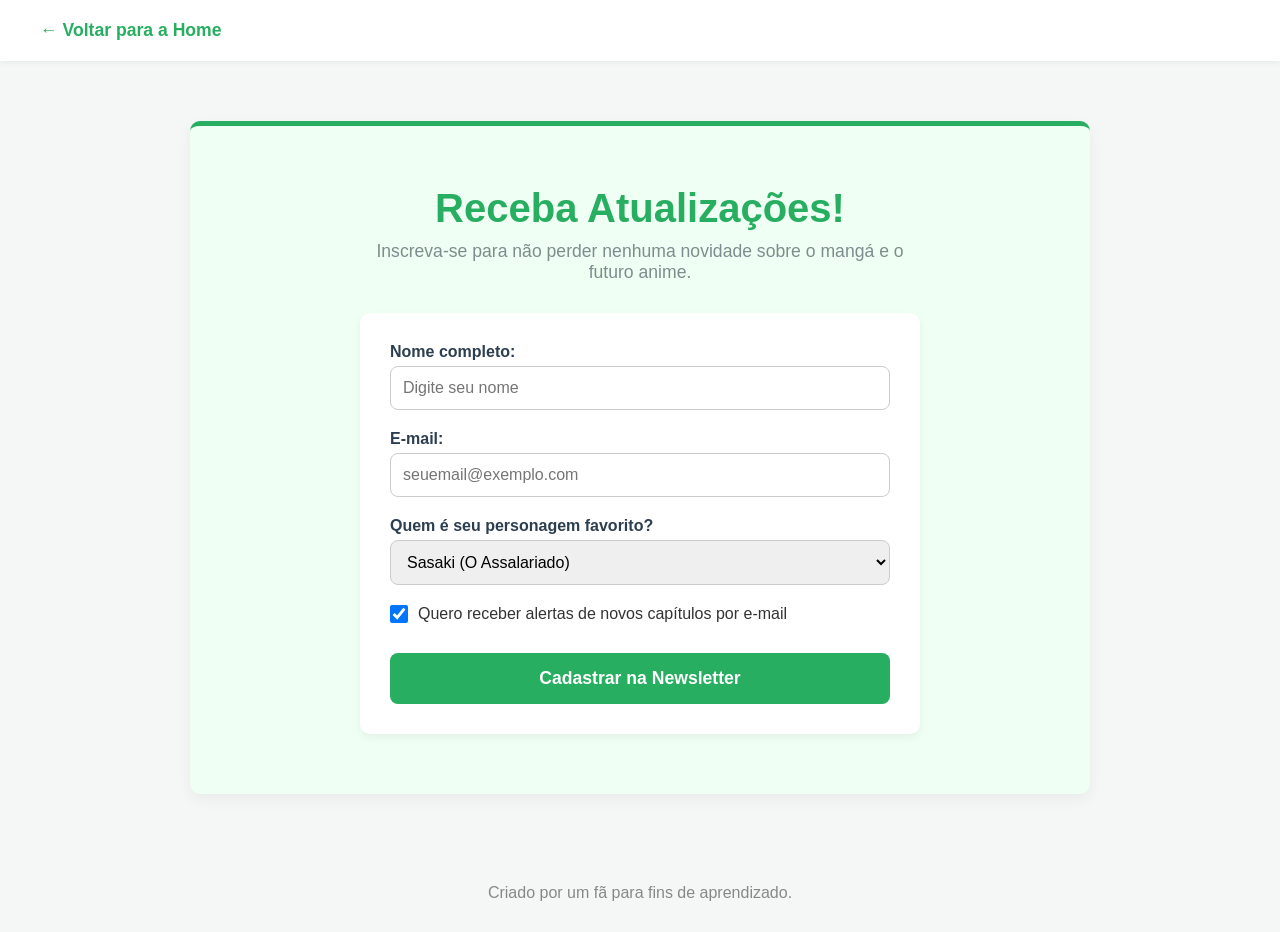
==== cadastro.html @ 699d932f "Entrega Final" ====
<!DOCTYPE html>
<html lang="pt-br">
<head>
    <meta charset="UTF-8">
    <meta name="viewport" content="width=device-width, initial-scale=1.0">
    <title>Cadastro - Super no Ura</title>
    <link rel="stylesheet" href="style.css">
</head>
<body>
    <nav class="back-nav">
        <a href="index.html">&larr; Voltar para a Home</a>
    </nav>

    <!-- Usamos a estrutura base da character-page para manter o padrão visual verde -->
    <main class="character-page" style="display: block;">
        <div class="form-container">
            <h1>Receba Atualizações!</h1>
            <p class="subtitle">Inscreva-se para não perder nenhuma novidade sobre o mangá e o futuro anime.</p>
            
            <!-- action="#" indica que o form não vai pra nenhum lugar ainda (apenas esqueleto) -->
            <form action="#" method="POST" class="newsletter-form">
                
                <div class="form-group">
                    <label for="nome">Nome completo:</label>
                    <input type="text" id="nome" name="nome" placeholder="Digite seu nome" required>
                </div>
                
                <div class="form-group">
                    <label for="email">E-mail:</label>
                    <input type="email" id="email" name="email" placeholder="seuemail@exemplo.com" required>
                </div>

                <div class="form-group">
                    <label for="personagem">Quem é seu personagem favorito?</label>
                    <select id="personagem" name="personagem">
                        <option value="sasaki">Sasaki (O Assalariado)</option>
                        <option value="yamada">Yamada (A Caixa)</option>
                        <option value="tayama">Tayama (A Fumante)</option>
                        <option value="outro">Outro</option>
                    </select>
                </div>

                <div class="form-group checkbox-group">
                    <input type="checkbox" id="notificacoes" name="notificacoes" checked>
                    <label for="notificacoes">Quero receber alertas de novos capítulos por e-mail</label>
                </div>
                
                <!-- O botão apenas recarrega a página por enquanto -->
                <button type="submit" class="btn-submit">Cadastrar na Newsletter</button>
            </form>
        </div>
    </main>

    <footer>
        <p>Criado por um fã para fins de aprendizado.</p>
    </footer>
</body>
</html>
---- style.css ----
/* RESET BÁSICO */
* {
    margin: 0;
    padding: 0;
    box-sizing: border-box;
    font-family: 'Segoe UI', Tahoma, Geneva, Verdana, sans-serif;
}

/* PALETA PADRÃO: YAMADA (Verde supermercado para todo o site por padrão) */
body {
    background-color: #f4f7f6;
    color: #333;
    transition: background-color 0.4s, color 0.4s;
}

/* HERO SECTION (HOME) */
.hero {
    background-color: #2c3e50;
    color: #ecf0f1;
    text-align: center;
    padding: 80px 20px;
    border-bottom: 5px solid #27ae60; /* Destaque verde Yamada */
}

.hero h1 {
    font-size: 2.5rem;
    margin-bottom: 10px;
    color: #27ae60;
}

.hero h2 {
    font-size: 1.2rem;
    font-weight: 300;
    margin-bottom: 20px;
    color: #bdc3c7;
}

/* CHARACTERS SECTION (HOME) */
.characters-section {
    max-width: 1000px;
    margin: 60px auto;
    text-align: center;
    padding: 0 20px;
}

.characters-section h2 {
    font-size: 2rem;
    color: #27ae60;
    margin-bottom: 10px;
}

.characters-section p {
    color: #7f8c8d;
}

/* =========================================
   NOVO GRID DE REPARTIÇÕES (HOME)
   ========================================= */
.character-grid {
    display: flex;
    justify-content: center;
    gap: 50px;
    margin-top: 40px;
    flex-wrap: wrap;
}

.character-link {
    text-decoration: none;
    color: inherit;
    display: flex;
    flex-direction: column;
    align-items: center;
    transition: transform 0.3s;
}

.character-link:hover {
    transform: translateY(-10px); /* Leve animação para cima ao passar o mouse */
}

.character-link h3 {
    margin-top: 15px;
    font-size: 1.8rem;
    color: #2c3e50;
    transition: color 0.3s;
}

.character-link:hover h3 {
    color: #27ae60; /* Muda pro verde ao passar o mouse */
}

.character-image-box {
    width: 300px;
    height: 300px; /* Formato quadrado, proporção 1:1 */
    border-radius: 15px;
    overflow: hidden;
    box-shadow: 0 8px 25px rgba(0,0,0,0.15);
    background-color: #e0e0e0;
}

.responsive-img {
    width: 100%;
    height: 100%;
    object-fit: cover; /* Faz a imagem cobrir toda a área sem distorcer */
    display: block;
}


/* =========================================
   NAV E PÁGINAS DE PERSONAGENS (PADRÃO CLARO)
   ========================================= */
.back-nav {
    display: flex;
    justify-content: space-between;
    align-items: center;
    padding: 20px 40px;
    background: #fff;
    box-shadow: 0 2px 5px rgba(0,0,0,0.05);
    transition: background-color 0.4s, box-shadow 0.4s;
}

.back-nav a {
    text-decoration: none;
    color: #27ae60;
    font-weight: bold;
    font-size: 1.1rem;
}

.back-nav a:hover {
    text-decoration: underline;
}

/* A paleta Yamada é o padrão para Sasaki e Home */
.character-page {
    max-width: 900px;
    margin: 60px auto;
    padding: 40px;
    background-color: #f0fff4; /* Fundo esverdeado clarinho */
    border-radius: 10px;
    border-top: 5px solid #27ae60; /* Borda verde */
    box-shadow: 0 5px 15px rgba(0,0,0,0.05);
    transition: background-color 0.4s, box-shadow 0.4s, border-color 0.4s;
    
    display: flex;
    gap: 40px;
    align-items: flex-start;
}

.character-portrait {
    width: 300px;
    border-radius: 10px;
    box-shadow: 0 4px 15px rgba(0,0,0,0.15);
    object-fit: cover;
}

.character-info {
    flex: 1;
}

.character-info h1 {
    font-size: 3rem;
    color: #27ae60;
    transition: color 0.4s;
}

.character-info .subtitle {
    font-size: 1.2rem;
    color: #7f8c8d;
    margin-bottom: 30px;
    font-style: italic;
    transition: color 0.4s;
}

.character-details p {
    line-height: 1.8;
    margin-bottom: 20px;
    font-size: 1.1rem;
    color: #333;
}


/* =========================================
   LÓGICA DA TAYAMA (DARK MODE EXCLUSIVO)
   ========================================= */

.persona-yamada {
    display: flex;
    gap: 40px;
    align-items: flex-start;
    width: 100%;
}

.persona-tayama {
    display: none; 
}

/* QUANDO O BOTÃO É CLICADO E O BODY GANHA '.tayama-mode' */
body.tayama-mode {
    background-color: #121212;
    color: #e0e0e0;
}

body.tayama-mode .back-nav {
    background: #1e1e1e;
    box-shadow: 0 2px 5px rgba(0,0,0,0.8);
}

body.tayama-mode .back-nav a {
    color: #ff4d4d; /* Vermelho cereja (cigarro/neon) */
}

body.tayama-mode .character-page {
    background-color: #1a1a1a;
    border-top: 5px solid #ff4d4d; /* Muda a borda para vermelho */
    box-shadow: 0 5px 25px rgba(0,0,0,0.9);
}

body.tayama-mode .character-info h1 {
    color: #ff4d4d; 
}

body.tayama-mode .character-info .subtitle {
    color: #888; 
}

body.tayama-mode .character-details p {
    color: #e0e0e0;
}

/* Troca as personas da Yamada -> Tayama */
body.tayama-mode .persona-yamada {
    display: none;
}

body.tayama-mode .persona-tayama {
    display: flex;
    gap: 40px;
    align-items: flex-start;
    width: 100%;
}

/* BOTÃO DE TROCA DA YAMADA */
#toggle-persona {
    background-color: #2c3e50;
    color: #fff;
    border: none;
    padding: 10px 20px;
    border-radius: 20px;
    cursor: pointer;
    font-weight: bold;
    transition: background 0.3s, color 0.3s;
}

#toggle-persona:hover {
    background-color: #1a252f;
}

body.tayama-mode #toggle-persona {
    background-color: #ff4d4d; 
    color: #fff;
}

body.tayama-mode #toggle-persona:hover {
    background-color: #cc0000;
}

/* RESPONSIVIDADE P/ CELULARES */
@media (max-width: 768px) {
    .character-page, .persona-yamada, .persona-tayama {
        flex-direction: column;
        align-items: center;
        text-align: center;
    }
    .character-portrait, .character-image-box {
        width: 100%;
        max-width: 300px;
    }
}

/* FOOTER */
footer {
    text-align: center;
    padding: 30px;
    color: #888;
    margin-top: 50px;
}

/* =========================================
   FORMULÁRIO DE CADASTRO (NEWSLETTER)
   ========================================= */
.form-container {
    width: 100%;
    max-width: 600px;
    margin: 0 auto;
    padding: 20px;
}

.form-container h1 {
    color: #27ae60;
    margin-bottom: 10px;
    text-align: center;
    font-size: 2.5rem;
}

.form-container .subtitle {
    text-align: center;
    color: #7f8c8d;
    margin-bottom: 30px;
    font-size: 1.1rem;
}

.newsletter-form {
    display: flex;
    flex-direction: column;
    gap: 20px;
    background: #fff;
    padding: 30px;
    border-radius: 10px;
    box-shadow: 0 4px 10px rgba(0,0,0,0.05);
}

.form-group {
    display: flex;
    flex-direction: column;
    gap: 5px;
}

.form-group label {
    font-weight: bold;
    color: #2c3e50;
}

.form-group input[type="text"],
.form-group input[type="email"],
.form-group select {
    padding: 12px;
    border: 1px solid #ccc;
    border-radius: 8px;
    font-size: 1rem;
    transition: border-color 0.3s;
    font-family: inherit;
}

.form-group input[type="text"]:focus,
.form-group input[type="email"]:focus,
.form-group select:focus {
    border-color: #27ae60;
    outline: none;
}

.checkbox-group {
    flex-direction: row;
    align-items: center;
    gap: 10px;
}

.checkbox-group label {
    font-weight: normal;
    color: #333;
    cursor: pointer;
}

.checkbox-group input {
    cursor: pointer;
    width: 18px;
    height: 18px;
}

.btn-submit {
    background-color: #27ae60;
    color: white;
    padding: 15px;
    border: none;
    border-radius: 8px;
    font-size: 1.1rem;
    font-weight: bold;
    cursor: pointer;
    transition: background-color 0.3s, transform 0.2s;
    margin-top: 10px;
}

.btn-submit:hover {
    background-color: #219150;
    transform: translateY(-2px);
}
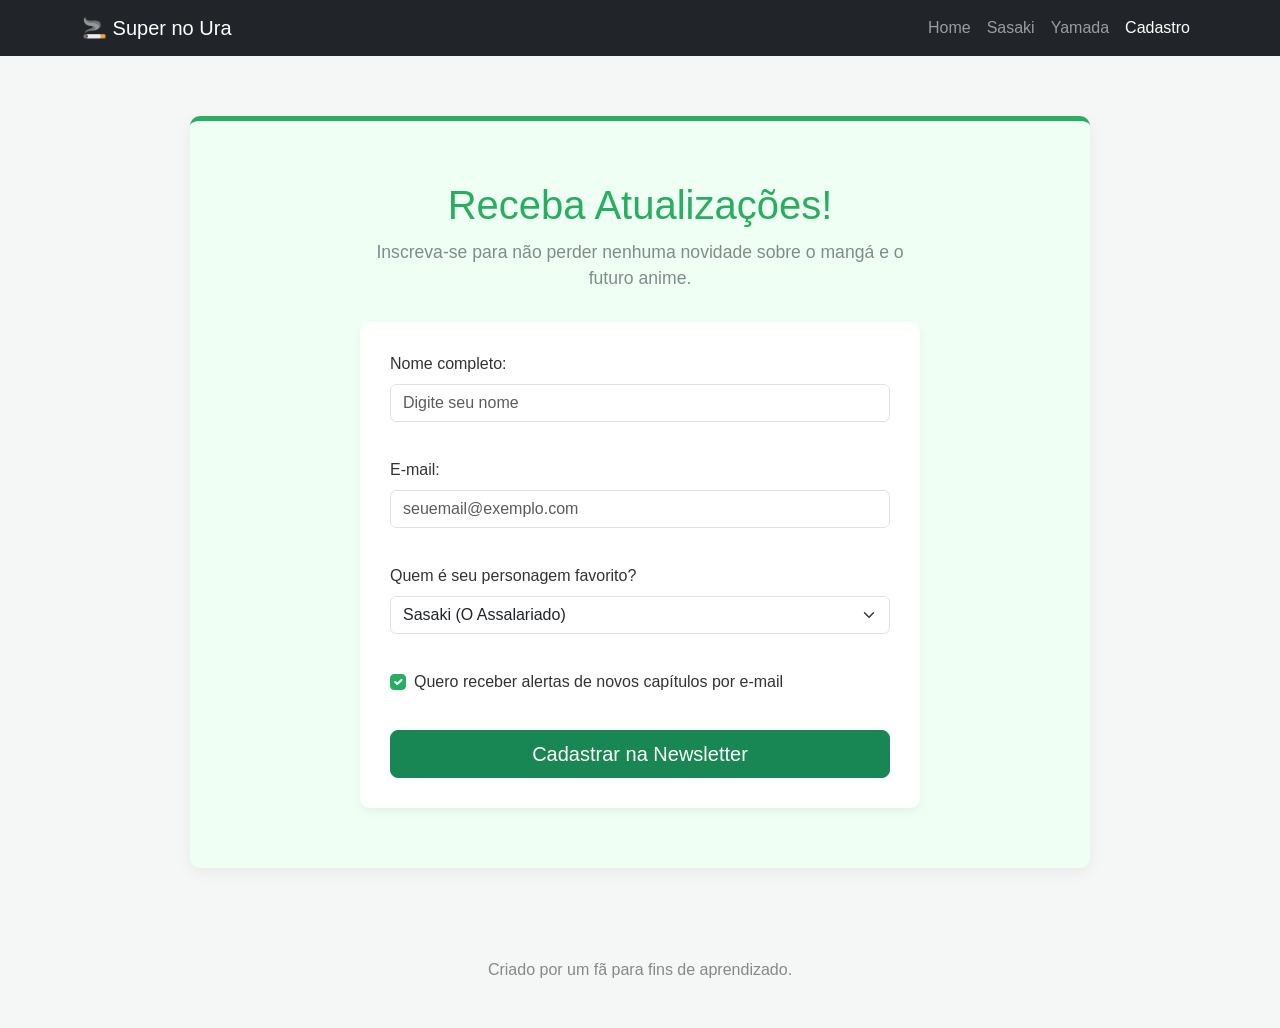
==== commit dd95d86e: "site Super no Ura - paginas dos personagens, home, cadastro e estilos" ====
--- a/cadastro.html
+++ b/cadastro.html
@@ -1,59 +1,110 @@
-<!DOCTYPE html>
-<html lang="pt-br">
-<head>
-    <meta charset="UTF-8">
-    <meta name="viewport" content="width=device-width, initial-scale=1.0">
-    <title>Cadastro - Super no Ura</title>
-    <link rel="stylesheet" href="style.css">
+<!DOCTYPE html> <!-- isso aqui diz que é HTML5 -->
+<html lang="pt-br"> <!-- começa o HTML em português brasileiro -->
+<head> <!-- head - parte invisível da página, tipo as configs -->
+    <meta charset="UTF-8"> <!-- pra aceitar acentos, ç e caracteres especiais -->
+    <meta name="viewport" content="width=device-width, initial-scale=1.0"> <!-- faz o site funcionar certinho no celular também -->
+    <title>Cadastro - Super no Ura</title> <!-- o nome que fica lá em cima na aba do navegador -->
+    <!-- puxando o CSS do Bootstrap pelo CDN -->
+    <link href="https://cdn.jsdelivr.net/npm/bootstrap@5.3.3/dist/css/bootstrap.min.css" rel="stylesheet">
+    <link rel="stylesheet" href="style.css"> <!-- nosso CSS com o visual próprio -->
 </head>
-<body>
-    <nav class="back-nav">
-        <a href="index.html">&larr; Voltar para a Home</a>
+<body> <!-- body - tudo que aparece na tela começa aqui -->
+
+    <!-- navbar do topo -->
+    <nav class="navbar navbar-expand-lg navbar-dark bg-dark"> <!-- barra escura que fica expandida em telas grandes -->
+        <div class="container"> <!-- centraliza o conteúdo dentro da navbar -->
+            <a class="navbar-brand" href="index.html">🚬 Super no Ura</a> <!-- logo / link que volta pra home -->
+            <!-- menuzinho hambúrguer que só dá as caras no mobile -->
+            <button class="navbar-toggler" type="button" data-bs-toggle="collapse" data-bs-target="#navbarNav" aria-controls="navbarNav" aria-expanded="false" aria-label="Abrir navegação">
+                <span class="navbar-toggler-icon"></span> <!-- ícone clássico das 3 listras (☰) -->
+            </button>
+            <div class="collapse navbar-collapse" id="navbarNav"> <!-- parte do menu que fecha no celular -->
+                <ul class="navbar-nav ms-auto"> <!-- links do menu jogados pra direita com ms-auto -->
+                    <li class="nav-item">
+                        <a class="nav-link" href="index.html">Home</a> <!-- link pra home -->
+                    </li>
+                    <li class="nav-item">
+                        <a class="nav-link" href="sasaki.html">Sasaki</a> <!-- página do Sasaki -->
+                    </li>
+                    <li class="nav-item">
+                        <a class="nav-link" href="yamada.html">Yamada</a> <!-- página da Yamada -->
+                    </li>
+                    <li class="nav-item">
+                        <a class="nav-link active" aria-current="page" href="cadastro.html">Cadastro</a> <!-- active marca que a gente tá nessa página agora -->
+                    </li>
+                </ul>
+            </div>
+        </div>
     </nav>
 
-    <!-- Usamos a estrutura base da character-page para manter o padrão visual verde -->
-    <main class="character-page" style="display: block;">
-        <div class="form-container">
-            <h1>Receba Atualizações!</h1>
-            <p class="subtitle">Inscreva-se para não perder nenhuma novidade sobre o mangá e o futuro anime.</p>
+    <!-- miolo da página aproveitando o fundo verde das páginas de personagem -->
+    <main class="character-page" style="display: block;"> <!-- display: block sobrescreve o flexbox pra poder fluir o formulário de cima pra baixo -->
+        <div class="form-container"> <!-- caixinha centralizada do formulário -->
+            <h1>Receba Atualizações!</h1> <!-- título principal da página -->
+            <p class="subtitle">Inscreva-se para não perder nenhuma novidade sobre o mangá e o futuro anime.</p> <!-- subtítulo explicando o que é -->
             
-            <!-- action="#" indica que o form não vai pra nenhum lugar ainda (apenas esqueleto) -->
-            <form action="#" method="POST" class="newsletter-form">
+            <!-- alerta de sucesso: nasce escondido (d-none) e o JS faz aparecer quando envia -->
+            <div class="alert alert-success alert-dismissible fade d-none" id="alertSucesso" role="alert"> <!-- alerta verdinho com botão de fechar, nasce invisível -->
+                ✅ <strong>Cadastro realizado com sucesso!</strong> Você receberá as novidades no seu e-mail.
+                <button type="button" class="btn-close" data-bs-dismiss="alert" aria-label="Fechar"></button> <!-- botãozinho X pra fechar o alerta -->
+            </div>
+
+            <!-- formulário com os estilos de input do Bootstrap -->
+            <form action="#" method="POST" class="newsletter-form" id="formNewsletter"> <!-- action="#" é só pra fingir envio, não manda pra nenhum backend -->
                 
-                <div class="form-group">
-                    <label for="nome">Nome completo:</label>
-                    <input type="text" id="nome" name="nome" placeholder="Digite seu nome" required>
+                <!-- campo do nome -->
+                <div class="mb-3"> <!-- mb-3 dá um respiro embaixo de 1rem -->
+                    <label for="nome" class="form-label">Nome completo:</label> <!-- rótulo do campo -->
+                    <input type="text" class="form-control" id="nome" name="nome" placeholder="Digite seu nome" required> <!-- input com estilo do bootstrap e required pra não deixar em branco -->
                 </div>
                 
-                <div class="form-group">
-                    <label for="email">E-mail:</label>
-                    <input type="email" id="email" name="email" placeholder="seuemail@exemplo.com" required>
+                <!-- campo do e-mail -->
+                <div class="mb-3">
+                    <label for="email" class="form-label">E-mail:</label>
+                    <input type="email" class="form-control" id="email" name="email" placeholder="seuemail@exemplo.com" required> <!-- type="email" já valida se tem @ e formato certo -->
                 </div>
 
-                <div class="form-group">
-                    <label for="personagem">Quem é seu personagem favorito?</label>
-                    <select id="personagem" name="personagem">
-                        <option value="sasaki">Sasaki (O Assalariado)</option>
-                        <option value="yamada">Yamada (A Caixa)</option>
-                        <option value="tayama">Tayama (A Fumante)</option>
-                        <option value="outro">Outro</option>
+                <!-- seleção dropdown -->
+                <div class="mb-3">
+                    <label for="personagem" class="form-label">Quem é seu personagem favorito?</label>
+                    <select class="form-select" id="personagem" name="personagem"> <!-- dropdown estilizado pelo bootstrap -->
+                        <option value="sasaki">Sasaki (O Assalariado)</option> <!-- primeira opção -->
+                        <option value="yamada">Yamada (A Caixa)</option> <!-- segunda opção -->
+                        <option value="tayama">Tayama (A Fumante)</option> <!-- terceira opção -->
+                        <option value="outro">Outro</option> <!-- quarta opção -->
                     </select>
                 </div>
 
-                <div class="form-group checkbox-group">
-                    <input type="checkbox" id="notificacoes" name="notificacoes" checked>
-                    <label for="notificacoes">Quero receber alertas de novos capítulos por e-mail</label>
+                <!-- caixinha de marcar (checkbox) -->
+                <div class="form-check mb-3"> <!-- form-check alinha direitinho o checkbox com o texto -->
+                    <input class="form-check-input" type="checkbox" id="notificacoes" name="notificacoes" checked> <!-- checked = já vem marcadinho por padrão -->
+                    <label class="form-check-label" for="notificacoes">Quero receber alertas de novos capítulos por e-mail</label> <!-- texto do lado da caixinha -->
                 </div>
                 
-                <!-- O botão apenas recarrega a página por enquanto -->
-                <button type="submit" class="btn-submit">Cadastrar na Newsletter</button>
+                <!-- botão de submit -->
+                <button type="submit" class="btn btn-success btn-lg w-100">Cadastrar na Newsletter</button> <!-- botão verde grandão (btn-lg) ocupando a largura inteira (w-100) -->
             </form>
         </div>
     </main>
 
+    <!-- rodapé simples -->
     <footer>
         <p>Criado por um fã para fins de aprendizado.</p>
     </footer>
+
+    <!-- JS do Bootstrap pro menu mobile e o fechar do alerta funcionarem -->
+    <script src="https://cdn.jsdelivr.net/npm/bootstrap@5.3.3/dist/js/bootstrap.bundle.min.js"></script>
+
+    <!-- script pra disparar o alerta quando envia o formulário -->
+    <script>
+        // pega o formulário pelo id e fica esperando o submit:
+        document.getElementById('formNewsletter').addEventListener('submit', function(e) {
+            e.preventDefault(); // trava pra página não recarregar
+            const alerta = document.getElementById('alertSucesso'); // puxa o elemento do alerta que tava escondido
+            alerta.classList.remove('d-none'); // tira o d-none pra ele voltar a existir na tela
+            alerta.classList.add('show');      // taca a classe show pra entrar com o fade bonitinho
+            this.reset();                      // zera todos os campos do formulário depois de enviar
+        });
+    </script>
 </body>
 </html>
-
--- a/style.css
+++ b/style.css
@@ -1,384 +1,275 @@
-/* RESET BÁSICO */
+/* reset básico pra zerar tudo */
 * {
-    margin: 0;
-    padding: 0;
-    box-sizing: border-box;
-    font-family: 'Segoe UI', Tahoma, Geneva, Verdana, sans-serif;
-}
-
-/* PALETA PADRÃO: YAMADA (Verde supermercado para todo o site por padrão) */
+    margin: 0;                          /* tira as margens que o navegador coloca sozinho */
+    padding: 0;                         /* tira o padding padrão também */
+    box-sizing: border-box;             /* faz o padding e a borda não estourarem o tamanho */
+    font-family: 'Segoe UI', Tahoma, Geneva, Verdana, sans-serif; /* fonte padrão pro site todo */
+}
+
 body {
-    background-color: #f4f7f6;
-    color: #333;
-    transition: background-color 0.4s, color 0.4s;
-}
-
-/* HERO SECTION (HOME) */
+    background-color: #f4f7f6;          /* fundo cinza bem clarinho pro site todo */
+    color: #333;                        /* cor do texto, cinza escuro pra não cansar a vista */
+    transition: background-color 0.4s, color 0.4s; /* transição suave quando troca pro dark mode */
+}
+
+/* hero - o banner grandão da home */
 .hero {
-    background-color: #2c3e50;
-    color: #ecf0f1;
-    text-align: center;
-    padding: 80px 20px;
-    border-bottom: 5px solid #27ae60; /* Destaque verde Yamada */
+    background-color: #2c3e50;          /* azul escuro pro fundo do banner */
+    color: #ecf0f1;                     /* texto esbranquiçado pra dar contraste com o azul */
+    text-align: center;                 /* joga todo o texto pro centro */
+    padding: 80px 20px;                 /* respiro interno: 80px cima/baixo e 20px pros lados */
+    border-bottom: 5px solid #27ae60;   /* faixinha verde embaixo do banner */
 }
 
 .hero h1 {
-    font-size: 2.5rem;
-    margin-bottom: 10px;
-    color: #27ae60;
+    font-size: 2.5rem;                  /* título principal bem grandão */
+    margin-bottom: 10px;                /* espacinho embaixo pro subtítulo não colar */
+    color: #27ae60;                     /* verde de destaque pro título */
 }
 
 .hero h2 {
-    font-size: 1.2rem;
-    font-weight: 300;
-    margin-bottom: 20px;
-    color: #bdc3c7;
-}
-
-/* CHARACTERS SECTION (HOME) */
+    font-size: 1.2rem;                  /* subtítulo um pouco menor */
+    font-weight: 300;                   /* letra mais fininha */
+    margin-bottom: 20px;                /* espacinho embaixo do subtítulo */
+    color: #bdc3c7;                     /* cinza claro pro subtítulo ficar mais discreto */
+}
+
+/* seção de personagens na home */
 .characters-section {
-    max-width: 1000px;
-    margin: 60px auto;
-    text-align: center;
-    padding: 0 20px;
+    max-width: 1000px;                  /* não deixa passar de 1000px de largura */
+    margin: 60px auto;                  /* centraliza tudo na página e dá 60px de respiro em cima e embaixo */
+    text-align: center;                 /* centraliza os textos da seção */
+    padding: 0 20px;                    /* respiro de 20px nas laterais */
 }
 
 .characters-section h2 {
-    font-size: 2rem;
-    color: #27ae60;
-    margin-bottom: 10px;
+    font-size: 2rem;                    /* tamanho do título da seção */
+    color: #27ae60;                     /* verdinho no título */
+    margin-bottom: 10px;                /* respiro embaixo */
 }
 
 .characters-section p {
-    color: #7f8c8d;
-}
-
-/* =========================================
-   NOVO GRID DE REPARTIÇÕES (HOME)
-   ========================================= */
-.character-grid {
-    display: flex;
-    justify-content: center;
-    gap: 50px;
-    margin-top: 40px;
-    flex-wrap: wrap;
-}
-
-.character-link {
-    text-decoration: none;
-    color: inherit;
-    display: flex;
-    flex-direction: column;
-    align-items: center;
-    transition: transform 0.3s;
-}
-
-.character-link:hover {
-    transform: translateY(-10px); /* Leve animação para cima ao passar o mouse */
-}
-
-.character-link h3 {
-    margin-top: 15px;
-    font-size: 1.8rem;
-    color: #2c3e50;
-    transition: color 0.3s;
-}
-
-.character-link:hover h3 {
-    color: #27ae60; /* Muda pro verde ao passar o mouse */
-}
-
-.character-image-box {
-    width: 300px;
-    height: 300px; /* Formato quadrado, proporção 1:1 */
-    border-radius: 15px;
-    overflow: hidden;
-    box-shadow: 0 8px 25px rgba(0,0,0,0.15);
-    background-color: #e0e0e0;
-}
-
-.responsive-img {
-    width: 100%;
-    height: 100%;
-    object-fit: cover; /* Faz a imagem cobrir toda a área sem distorcer */
-    display: block;
-}
-
-
-/* =========================================
-   NAV E PÁGINAS DE PERSONAGENS (PADRÃO CLARO)
-   ========================================= */
-.back-nav {
-    display: flex;
-    justify-content: space-between;
-    align-items: center;
-    padding: 20px 40px;
-    background: #fff;
-    box-shadow: 0 2px 5px rgba(0,0,0,0.05);
-    transition: background-color 0.4s, box-shadow 0.4s;
-}
-
-.back-nav a {
-    text-decoration: none;
-    color: #27ae60;
-    font-weight: bold;
-    font-size: 1.1rem;
-}
-
-.back-nav a:hover {
-    text-decoration: underline;
-}
-
-/* A paleta Yamada é o padrão para Sasaki e Home */
+    color: #7f8c8d;                     /* cinza pro parágrafo */
+}
+
+/* carrossel com os quadros do mangá */
+#mangaCarousel {
+    max-width: 550px;                   /* segura em 550px porque as páginas do mangá são verticais */
+    margin: 0 auto;                     /* centraliza o carrossel certinho */
+}
+
+.carousel-img {
+    height: 700px;                      /* altura generosa de 700px pra caber a página toda */
+    object-fit: contain;                /* mostra a imagem inteira sem distorcer e sem cortar nada */
+    background-color: #f4f7f6;          /* mesma cor de fundo da página pras sobras ficarem invisíveis */
+    border-radius: 10px;                /* cantinhos levemente arredondados */
+}
+
+/* cards dos personagens */
+.card {
+    border: none;                       /* tira aquela borda padrão chata do Bootstrap */
+    border-radius: 15px;                /* cantinhos bem arredondados */
+    overflow: hidden;                   /* se vazar qualquer coisa do card, corta fora */
+    transition: transform 0.3s;         /* animação suave pro efeito de hover */
+}
+
+.card:hover {
+    transform: translateY(-8px);        /* sobe o card quando passa o mouse por cima */
+}
+
+.card-title {
+    font-size: 1.5rem;                  /* tamanho do nome no card */
+    color: #2c3e50;                     /* azul escuro pro nome */
+    font-weight: bold;                  /* deixa o nome em negrito */
+}
+
+.card-text {
+    color: #7f8c8d;                     /* cinza pro textinho do card */
+}
+
+/* accordion das perguntas frequentes */
+.accordion-button:not(.collapsed) {
+    background-color: #e8f5e9;          /* verdinho claro de fundo quando a pergunta tiver aberta */
+    color: #2c3e50;                     /* texto azul escuro quando aberto */
+}
+
+.accordion-button:focus {
+    border-color: #27ae60;              /* borda verde quando clica ou foca */
+    box-shadow: 0 0 0 0.25rem rgba(39, 174, 96, 0.25); /* brilhinho verde ao redor */
+}
+
+/* páginas individuais dos personagens (Sasaki e Yamada) */
 .character-page {
-    max-width: 900px;
-    margin: 60px auto;
-    padding: 40px;
-    background-color: #f0fff4; /* Fundo esverdeado clarinho */
-    border-radius: 10px;
-    border-top: 5px solid #27ae60; /* Borda verde */
-    box-shadow: 0 5px 15px rgba(0,0,0,0.05);
-    transition: background-color 0.4s, box-shadow 0.4s, border-color 0.4s;
-    
-    display: flex;
-    gap: 40px;
-    align-items: flex-start;
+    max-width: 900px;                   /* largura máxima de 900px pra não esticar demais */
+    margin: 60px auto;                  /* centraliza com respiro de 60px em cima e embaixo */
+    padding: 40px;                      /* espaçamento interno de 40px */
+    background-color: #f0fff4;          /* fundo num verde bem clarinho */
+    border-radius: 10px;                /* cantinhos arredondados */
+    border-top: 5px solid #27ae60;      /* linha verde no topo do container */
+    box-shadow: 0 5px 15px rgba(0,0,0,0.05); /* sombrinha bem leve pra dar profundidade */
+    display: flex;                      /* flexbox pra botar foto e texto lado a lado */
+    gap: 40px;                          /* 40px separando a foto do texto */
+    align-items: flex-start;            /* alinha tudo pelo topo */
+    transition: background-color 0.4s, box-shadow 0.4s, border-color 0.4s; /* transição suave ao trocar as cores */
 }
 
 .character-portrait {
-    width: 300px;
-    border-radius: 10px;
-    box-shadow: 0 4px 15px rgba(0,0,0,0.15);
-    object-fit: cover;
+    width: 300px;                       /* foto fixa em 300px de largura */
+    border-radius: 10px;                /* cantinhos arredondados na foto */
+    box-shadow: 0 4px 15px rgba(0,0,0,0.15); /* sombrinha atrás da imagem */
+    object-fit: cover;                  /* preenche o espaço sem distorcer a imagem */
 }
 
 .character-info {
-    flex: 1;
+    flex: 1;                            /* ocupa todo o resto do espaço ao lado da foto */
 }
 
 .character-info h1 {
-    font-size: 3rem;
-    color: #27ae60;
-    transition: color 0.4s;
+    font-size: 3rem;                    /* nomão do personagem bem grande */
+    color: #27ae60;                     /* nome verde */
+    transition: color 0.4s;             /* transição suave na troca de cor */
 }
 
 .character-info .subtitle {
-    font-size: 1.2rem;
-    color: #7f8c8d;
-    margin-bottom: 30px;
-    font-style: italic;
-    transition: color 0.4s;
+    font-size: 1.2rem;                  /* tamanho do subtítulo (tipo 'O assalariado exausto') */
+    color: #7f8c8d;                     /* cinza pro subtítulo */
+    margin-bottom: 30px;                /* espacinho antes do texto da bio */
+    font-style: italic;                 /* itálico pra dar aquele charme */
+    transition: color 0.4s;             /* transição suave na cor */
 }
 
 .character-details p {
-    line-height: 1.8;
-    margin-bottom: 20px;
-    font-size: 1.1rem;
-    color: #333;
-}
-
-
-/* =========================================
-   LÓGICA DA TAYAMA (DARK MODE EXCLUSIVO)
-   ========================================= */
-
+    line-height: 1.8;                   /* espaçamento bom entre linhas pra facilitar a leitura */
+    margin-bottom: 20px;                /* espaço entre um parágrafo e outro */
+    font-size: 1.1rem;                  /* tamanho bom pro texto da história */
+    color: #333;                        /* cor escura pro texto */
+}
+
+/* tags/etiquetas coladas nos nomes */
+.character-info h1 .badge {
+    font-size: 0.4em;                   /* tag proporcionalmente menor que o título h1 */
+    vertical-align: middle;             /* centraliza a tag na altura da linha */
+}
+
+.character-info .subtitle .badge {
+    font-size: 0.75em;                  /* tag proporcional ao tamanho do subtítulo */
+    vertical-align: middle;             /* centraliza no meio certinho */
+}
+
+/* troca de personas da Yamada (atendente vs Tayama fumante) */
 .persona-yamada {
-    display: flex;
-    gap: 40px;
-    align-items: flex-start;
-    width: 100%;
+    display: flex;                      /* foto e texto da Yamada lado a lado */
+    gap: 40px;                          /* 40px de espaço entre foto e texto */
+    align-items: flex-start;            /* alinhados pelo topo */
+    width: 100%;                        /* pega a largura inteira */
 }
 
 .persona-tayama {
-    display: none; 
-}
-
-/* QUANDO O BOTÃO É CLICADO E O BODY GANHA '.tayama-mode' */
+    display: none;                      /* a persona Tayama começa escondida por padrão */
+}
+
+/* dark mode quando ativa a persona Tayama */
 body.tayama-mode {
-    background-color: #121212;
-    color: #e0e0e0;
-}
-
-body.tayama-mode .back-nav {
-    background: #1e1e1e;
-    box-shadow: 0 2px 5px rgba(0,0,0,0.8);
-}
-
-body.tayama-mode .back-nav a {
-    color: #ff4d4d; /* Vermelho cereja (cigarro/neon) */
+    background-color: #121212;          /* fundo quase pretão */
+    color: #e0e0e0;                     /* texto clarinho pra dar contraste no escuro */
 }
 
 body.tayama-mode .character-page {
-    background-color: #1a1a1a;
-    border-top: 5px solid #ff4d4d; /* Muda a borda para vermelho */
-    box-shadow: 0 5px 25px rgba(0,0,0,0.9);
+    background-color: #1a1a1a;          /* fundo cinza chumbo na área do personagem */
+    border-top: 5px solid #ff4d4d;      /* linha vermelha no topo combinando com o visual da Tayama */
+    box-shadow: 0 5px 25px rgba(0,0,0,0.9); /* sombra bem mais forte e pesada */
 }
 
 body.tayama-mode .character-info h1 {
-    color: #ff4d4d; 
+    color: #ff4d4d;                     /* nome fica vermelhão */
 }
 
 body.tayama-mode .character-info .subtitle {
-    color: #888; 
+    color: #888;                        /* subtítulo num cinza mais apagado */
 }
 
 body.tayama-mode .character-details p {
-    color: #e0e0e0;
-}
-
-/* Troca as personas da Yamada -> Tayama */
+    color: #e0e0e0;                     /* texto dos parágrafos fica claro */
+}
+
 body.tayama-mode .persona-yamada {
-    display: none;
+    display: none;                      /* esconde a persona Yamada boazinha */
 }
 
 body.tayama-mode .persona-tayama {
-    display: flex;
-    gap: 40px;
-    align-items: flex-start;
-    width: 100%;
-}
-
-/* BOTÃO DE TROCA DA YAMADA */
-#toggle-persona {
-    background-color: #2c3e50;
-    color: #fff;
-    border: none;
-    padding: 10px 20px;
-    border-radius: 20px;
-    cursor: pointer;
-    font-weight: bold;
-    transition: background 0.3s, color 0.3s;
-}
-
-#toggle-persona:hover {
-    background-color: #1a252f;
-}
-
-body.tayama-mode #toggle-persona {
-    background-color: #ff4d4d; 
-    color: #fff;
-}
-
-body.tayama-mode #toggle-persona:hover {
-    background-color: #cc0000;
-}
-
-/* RESPONSIVIDADE P/ CELULARES */
+    display: flex;                      /* mostra a persona Tayama com cigarro */
+    gap: 40px;                          /* 40px separando a foto do texto */
+    align-items: flex-start;            /* alinha tudo pelo topo */
+    width: 100%;                        /* pega a largura inteira */
+}
+
+body.tayama-mode #yamada-navbar {
+    background-color: #1a1a1a !important; /* força a navbar a ficar escura no dark mode */
+}
+
+/* rodapé */
+footer {
+    text-align: center;                 /* centraliza o texto do rodapé */
+    padding: 30px;                      /* respiro de 30px */
+    color: #888;                        /* cinza discreto pro texto */
+    margin-top: 50px;                   /* empurra o rodapé 50px pra baixo */
+}
+
+/* formulário de cadastro na newsletter */
+.form-container {
+    width: 100%;                        /* ocupa a largura que tiver disponível */
+    max-width: 600px;                   /* mas não passa de 600px */
+    margin: 0 auto;                     /* centraliza tudo na tela */
+    padding: 20px;                      /* espaçamentozinho interno de 20px */
+}
+
+.form-container h1 {
+    color: #27ae60;                     /* título verde */
+    margin-bottom: 10px;                /* respiro embaixo */
+    text-align: center;                 /* centraliza o texto */
+    font-size: 2.5rem;                  /* título bem grande */
+}
+
+.form-container .subtitle {
+    text-align: center;                 /* subtítulo no centro */
+    color: #7f8c8d;                     /* cinzinha suave */
+    margin-bottom: 30px;                /* espacinho antes do formulário */
+    font-size: 1.1rem;                  /* tamanho do texto */
+}
+
+.newsletter-form {
+    display: flex;                      /* flex pra organizar os campos */
+    flex-direction: column;             /* empilha tudo em coluna, um embaixo do outro */
+    gap: 20px;                          /* 20px de espaço entre cada campo */
+    background: #fff;                   /* fundo branco na caixinha do form */
+    padding: 30px;                      /* respiro de 30px dentro da caixa */
+    border-radius: 10px;                /* cantinhos arredondados */
+    box-shadow: 0 4px 10px rgba(0,0,0,0.05); /* sombrinha bem leve em volta */
+}
+
+/* quando clica num input ou select do Bootstrap, a borda fica verde */
+.newsletter-form .form-control:focus,
+.newsletter-form .form-select:focus {
+    border-color: #27ae60;              /* borda verde no foco */
+    box-shadow: 0 0 0 0.25rem rgba(39, 174, 96, 0.25); /* brilhinho verde ao redor */
+}
+
+/* checkbox verdinho quando tá marcado */
+.newsletter-form .form-check-input:checked {
+    background-color: #27ae60;          /* fundo verde quando marcado */
+    border-color: #27ae60;              /* borda verde quando marcado */
+}
+
+/* ajustes pra celular e tablet (responsividade) */
 @media (max-width: 768px) {
-    .character-page, .persona-yamada, .persona-tayama {
-        flex-direction: column;
-        align-items: center;
-        text-align: center;
-    }
-    .character-portrait, .character-image-box {
-        width: 100%;
-        max-width: 300px;
-    }
-}
-
-/* FOOTER */
-footer {
-    text-align: center;
-    padding: 30px;
-    color: #888;
-    margin-top: 50px;
-}
-
-/* =========================================
-   FORMULÁRIO DE CADASTRO (NEWSLETTER)
-   ========================================= */
-.form-container {
-    width: 100%;
-    max-width: 600px;
-    margin: 0 auto;
-    padding: 20px;
-}
-
-.form-container h1 {
-    color: #27ae60;
-    margin-bottom: 10px;
-    text-align: center;
-    font-size: 2.5rem;
-}
-
-.form-container .subtitle {
-    text-align: center;
-    color: #7f8c8d;
-    margin-bottom: 30px;
-    font-size: 1.1rem;
-}
-
-.newsletter-form {
-    display: flex;
-    flex-direction: column;
-    gap: 20px;
-    background: #fff;
-    padding: 30px;
-    border-radius: 10px;
-    box-shadow: 0 4px 10px rgba(0,0,0,0.05);
-}
-
-.form-group {
-    display: flex;
-    flex-direction: column;
-    gap: 5px;
-}
-
-.form-group label {
-    font-weight: bold;
-    color: #2c3e50;
-}
-
-.form-group input[type="text"],
-.form-group input[type="email"],
-.form-group select {
-    padding: 12px;
-    border: 1px solid #ccc;
-    border-radius: 8px;
-    font-size: 1rem;
-    transition: border-color 0.3s;
-    font-family: inherit;
-}
-
-.form-group input[type="text"]:focus,
-.form-group input[type="email"]:focus,
-.form-group select:focus {
-    border-color: #27ae60;
-    outline: none;
-}
-
-.checkbox-group {
-    flex-direction: row;
-    align-items: center;
-    gap: 10px;
-}
-
-.checkbox-group label {
-    font-weight: normal;
-    color: #333;
-    cursor: pointer;
-}
-
-.checkbox-group input {
-    cursor: pointer;
-    width: 18px;
-    height: 18px;
-}
-
-.btn-submit {
-    background-color: #27ae60;
-    color: white;
-    padding: 15px;
-    border: none;
-    border-radius: 8px;
-    font-size: 1.1rem;
-    font-weight: bold;
-    cursor: pointer;
-    transition: background-color 0.3s, transform 0.2s;
-    margin-top: 10px;
-}
-
-.btn-submit:hover {
-    background-color: #219150;
-    transform: translateY(-2px);
-}
+    .hero { padding: 45px 15px; }                           /* diminui o banner no celular */
+    .hero h1 { font-size: 1.6rem; }                        /* título menor pra caber na telinha */
+    .hero h2 { font-size: 1rem; }                          /* subtítulo menor também */
+    .character-page { flex-direction: column; align-items: center; text-align: center; margin: 25px 15px; padding: 25px; } /* empilha foto e texto verticalmente */
+    .character-portrait { width: 100%; max-width: 280px; }  /* foto ocupa a largura, mas trava em 280px */
+    .character-info h1 { font-size: 2rem; }                 /* nome do personagem menor no celular */
+    .persona-yamada, body.tayama-mode .persona-tayama { flex-direction: column; align-items: center; text-align: center; } /* empilha a foto e o texto das personas */
+    .carousel-img { height: 500px; }                        /* diminui a altura do carrossel no celular */
+    .form-container h1 { font-size: 1.8rem; }              /* título do formulário menor */
+    .newsletter-form { padding: 20px; }                     /* menos espaçamento interno no form */
+}
